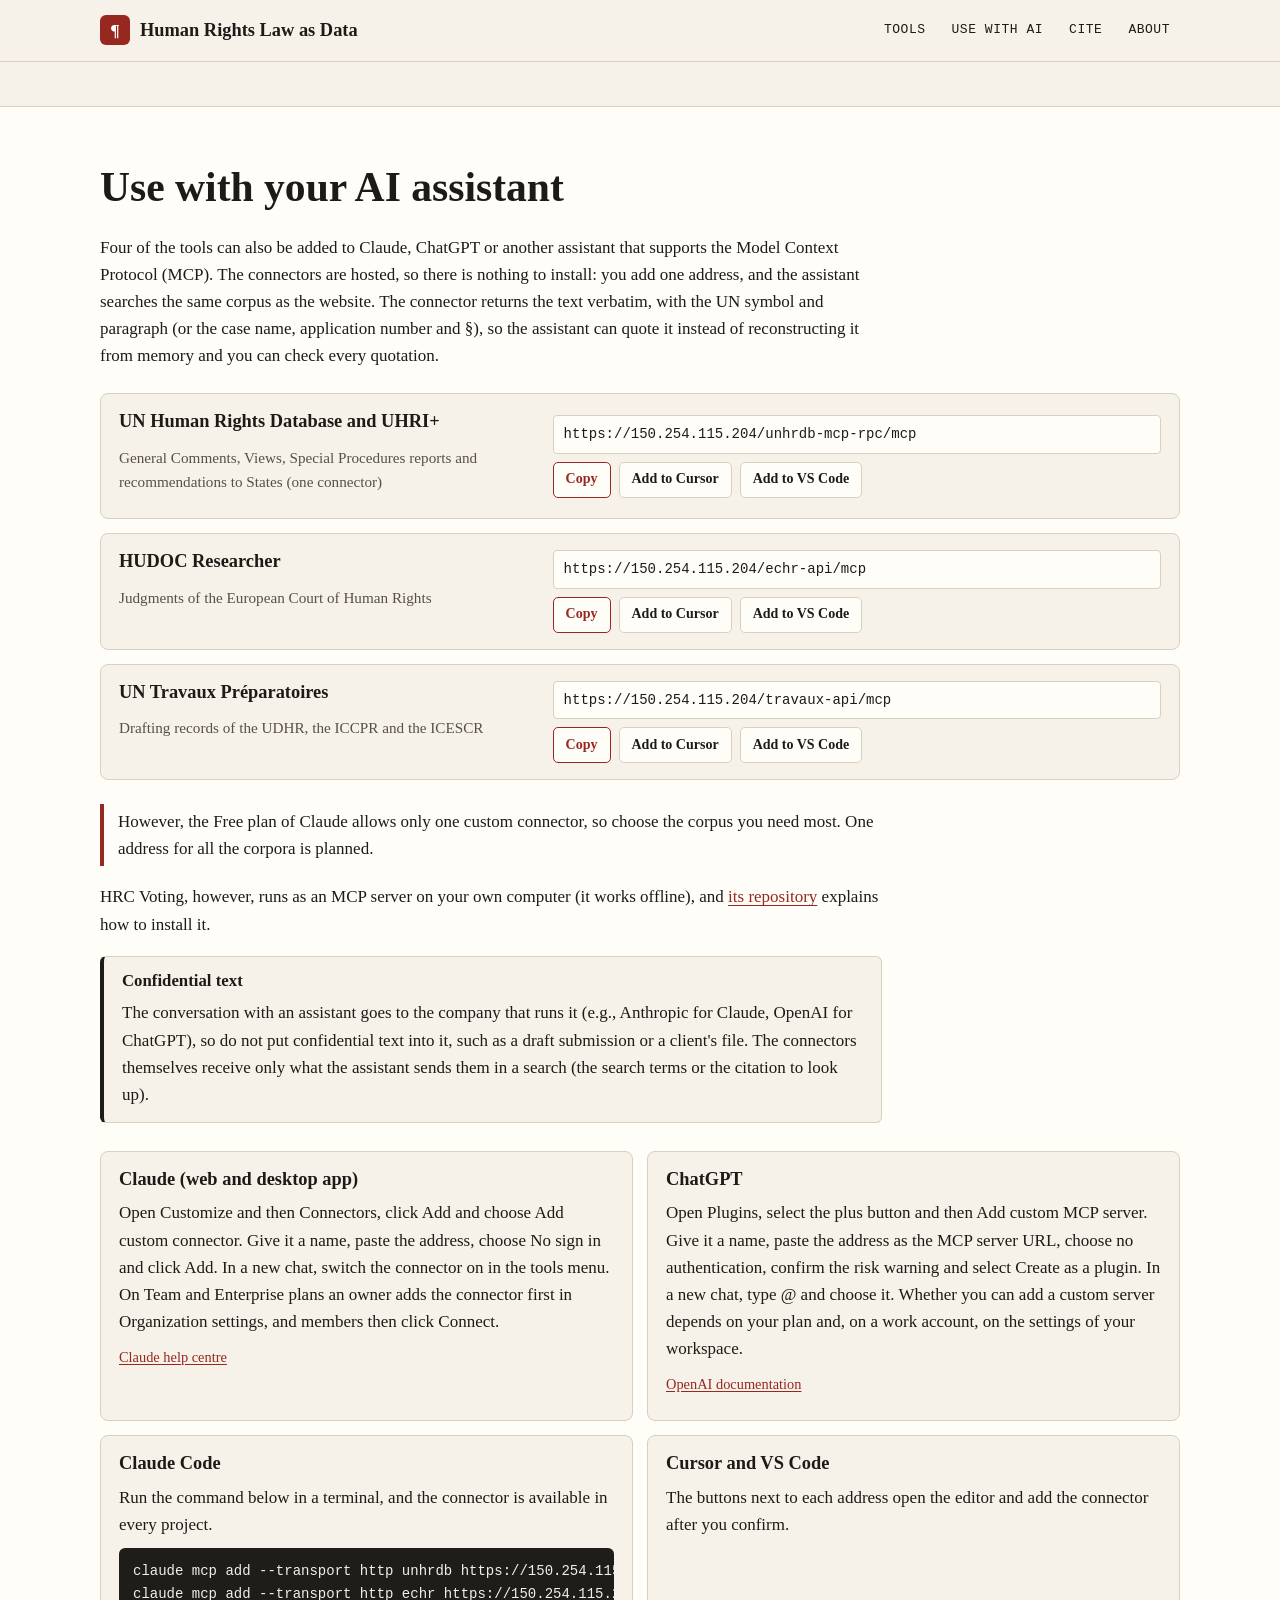
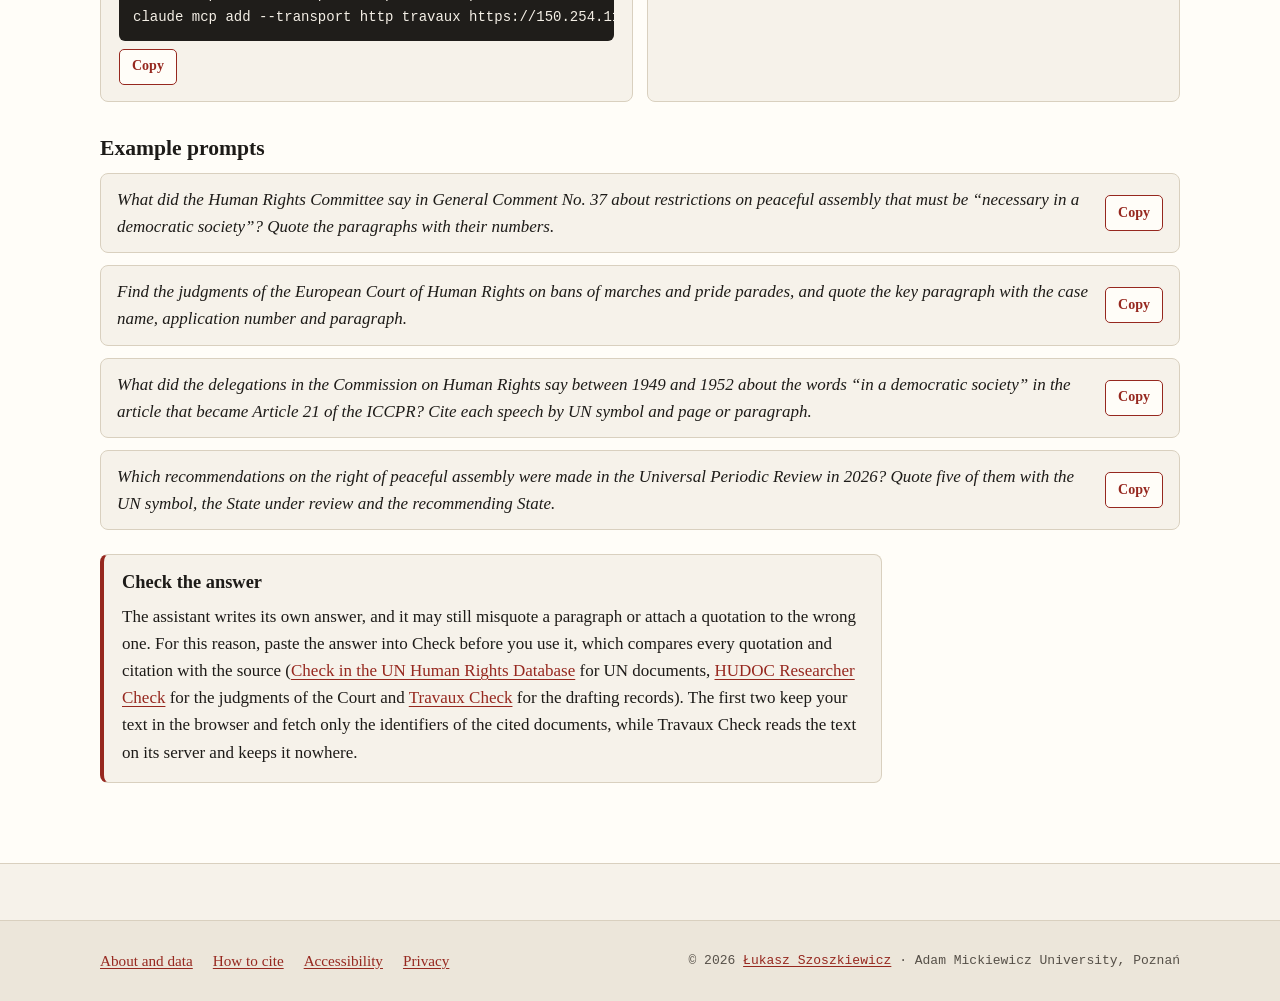
==== ai.html @ 4447254b "Human Rights Law as Data: landing page v1 One page for five research tools (UN Human Rights Database" ====
<!doctype html>
<html lang="en">
<head>
<meta charset="utf-8">
<meta name="viewport" content="width=device-width, initial-scale=1">
<title>Use with your AI assistant · Human Rights Law as Data</title>
<meta name="description" content="Add the UN Human Rights Database, UHRI+, HUDOC Researcher and UN Travaux Préparatoires to Claude, ChatGPT or another MCP client, and check the answer against the source.">
<link rel="canonical" href="https://lszoszk.github.io/humanrights/ai.html">
<meta property="og:type" content="website">
<meta property="og:title" content="Use with your AI assistant · Human Rights Law as Data">
<meta property="og:description" content="Add the UN Human Rights Database, UHRI+, HUDOC Researcher and UN Travaux Préparatoires to Claude, ChatGPT or another MCP client, and check the answer against the source.">
<meta property="og:url" content="https://lszoszk.github.io/humanrights/ai.html">
<meta property="og:image" content="https://lszoszk.github.io/humanrights/assets/img/og.png">
<meta name="twitter:card" content="summary_large_image">
<meta name="color-scheme" content="light">
<link rel="icon" href="data:image/svg+xml,%3Csvg xmlns='http://www.w3.org/2000/svg' viewBox='0 0 64 64'%3E%3Crect width='64' height='64' rx='12' fill='%239a2a22'/%3E%3Ctext x='32' y='47' font-family='Georgia,serif' font-size='44' text-anchor='middle' fill='%23fff'%3E%C2%B6%3C/text%3E%3C/svg%3E">
<link rel="stylesheet" href="style.css">
<script src="main.js" defer></script>
<script src="statystyki.js" defer></script>
</head>
<body class="sub">
<a class="skip" href="#main">Skip to content</a>

<header class="bar">
  <div class="wrap bar-in">
    <a class="brand" href="index.html"><span class="brand-mark" aria-hidden="true">¶</span> Human Rights Law as Data</a>
    <nav aria-label="Sections">
      <ul>
        <li><a href="index.html#tools">Tools</a></li>
        <li><a href="ai.html" aria-current="page">Use with AI</a></li>
        <li><a href="about.html#cite">Cite</a></li>
        <li><a href="about.html">About</a></li>
      </ul>
    </nav>
  </div>
</header>

<main id="main" class="page">
<section class="ai" aria-labelledby="ai-h">
  <div class="wrap">
    <h1 id="ai-h">Use with your AI assistant</h1>
    <div class="prose">
      <p>Four of the tools can also be added to Claude, ChatGPT or another assistant that supports the Model Context Protocol (MCP). The connectors are hosted, so there is nothing to install: you add one address, and the assistant searches the same corpus as the website. The connector returns the text verbatim, with the UN symbol and paragraph (or the case name, application number and §), so the assistant can quote it instead of reconstructing it from memory and you can check every quotation.</p>
    </div>

    <!-- TODO (later): one combined MCP address for all corpora. The addresses below use the VM's IP until humanrights.amu.edu.pl has a TLS certificate (checked 10.11.2026: the IP has a valid Let's Encrypt IP certificate; the domain still fails, no matching name). -->
    <ul class="connectors">
      <li class="connector">
        <h2>UN Human Rights Database and UHRI+</h2>
        <p class="conn-scope">General Comments, Views, Special Procedures reports and recommendations to States (one connector)</p>
        <div class="addr">
          <code id="addr-unhrdb">https://150.254.115.204/unhrdb-mcp-rpc/mcp</code>
          <button class="btn small" type="button" data-copy="#addr-unhrdb" data-stat="copy-unhrdb">Copy<span class="vh"> the address of the UN Human Rights Database and UHRI+ connector</span></button>
          <a class="btn small ghost" href="cursor://anysphere.cursor-deeplink/mcp/install?name=unhrdb&amp;config=eyJ1cmwiOiJodHRwczovLzE1MC4yNTQuMTE1LjIwNC91bmhyZGItbWNwLXJwYy9tY3AifQ==">Add to Cursor<span class="vh">: UN Human Rights Database and UHRI+</span></a>
          <a class="btn small ghost" href="https://vscode.dev/redirect?url=vscode%3Amcp%2Finstall%3F%257B%2522name%2522%253A%2522unhrdb%2522%252C%2522type%2522%253A%2522http%2522%252C%2522url%2522%253A%2522https%253A%252F%252F150.254.115.204%252Funhrdb-mcp-rpc%252Fmcp%2522%257D">Add to VS Code<span class="vh">: UN Human Rights Database and UHRI+</span></a>
        </div>
      </li>
      <li class="connector">
        <h2>HUDOC Researcher</h2>
        <p class="conn-scope">Judgments of the European Court of Human Rights</p>
        <div class="addr">
          <code id="addr-echr">https://150.254.115.204/echr-api/mcp</code>
          <button class="btn small" type="button" data-copy="#addr-echr" data-stat="copy-echr">Copy<span class="vh"> the address of the HUDOC Researcher connector</span></button>
          <a class="btn small ghost" href="cursor://anysphere.cursor-deeplink/mcp/install?name=echr&amp;config=eyJ1cmwiOiJodHRwczovLzE1MC4yNTQuMTE1LjIwNC9lY2hyLWFwaS9tY3AifQ==">Add to Cursor<span class="vh">: HUDOC Researcher</span></a>
          <a class="btn small ghost" href="https://vscode.dev/redirect?url=vscode%3Amcp%2Finstall%3F%257B%2522name%2522%253A%2522echr%2522%252C%2522type%2522%253A%2522http%2522%252C%2522url%2522%253A%2522https%253A%252F%252F150.254.115.204%252Fechr-api%252Fmcp%2522%257D">Add to VS Code<span class="vh">: HUDOC Researcher</span></a>
        </div>
      </li>
      <li class="connector">
        <h2>UN Travaux Préparatoires</h2>
        <p class="conn-scope">Drafting records of the UDHR, the ICCPR and the ICESCR</p>
        <div class="addr">
          <code id="addr-travaux">https://150.254.115.204/travaux-api/mcp</code>
          <button class="btn small" type="button" data-copy="#addr-travaux" data-stat="copy-travaux">Copy<span class="vh"> the address of the UN Travaux Préparatoires connector</span></button>
          <a class="btn small ghost" href="cursor://anysphere.cursor-deeplink/mcp/install?name=travaux&amp;config=eyJ1cmwiOiJodHRwczovLzE1MC4yNTQuMTE1LjIwNC90cmF2YXV4LWFwaS9tY3AifQ==">Add to Cursor<span class="vh">: UN Travaux Préparatoires</span></a>
          <a class="btn small ghost" href="https://vscode.dev/redirect?url=vscode%3Amcp%2Finstall%3F%257B%2522name%2522%253A%2522travaux%2522%252C%2522type%2522%253A%2522http%2522%252C%2522url%2522%253A%2522https%253A%252F%252F150.254.115.204%252Ftravaux-api%252Fmcp%2522%257D">Add to VS Code<span class="vh">: UN Travaux Préparatoires</span></a>
        </div>
      </li>
    </ul>

    <div class="prose">
      <p class="callout">However, the Free plan of Claude allows only one custom connector, so choose the corpus you need most. One address for all the corpora is planned.</p>
      <p>HRC Voting, however, runs as an MCP server on your own computer (it works offline), and <a href="https://github.com/lszoszk/mcp-hrc-voting">its repository</a> explains how to install it.</p>
      <section class="warn" aria-labelledby="ai-conf-h">
        <h2 id="ai-conf-h">Confidential text</h2>
        <p>The conversation with an assistant goes to the company that runs it (e.g., Anthropic for Claude, OpenAI for ChatGPT), so do not put confidential text into it, such as a draft submission or a client's file. The connectors themselves receive only what the assistant sends them in a search (the search terms or the citation to look up).</p>
      </section>
    </div>

    <div class="steps">
      <section class="step" aria-labelledby="step-claude">
        <h2 id="step-claude">Claude (web and desktop app)</h2>
        <p>Open Customize and then Connectors, click Add and choose Add custom connector. Give it a name, paste the address, choose No sign in and click Add. In a new chat, switch the connector on in the tools menu. On Team and Enterprise plans an owner adds the connector first in Organization settings, and members then click Connect.</p>
        <p class="src"><a href="https://support.claude.com/en/articles/11175166-get-started-with-custom-connectors-using-remote-mcp">Claude help centre<span class="vh">: custom connectors</span></a></p>
      </section>
      <!-- Checked 10.11.2026 against OpenAI's developer documentation ("Connect and test your plugin"): custom MCP servers are now added as plugins. The page names no plans, only "account and workspace policies". -->
      <section class="step" aria-labelledby="step-chatgpt">
        <h2 id="step-chatgpt">ChatGPT</h2>
        <p>Open Plugins, select the plus button and then Add custom MCP server. Give it a name, paste the address as the MCP server URL, choose no authentication, confirm the risk warning and select Create as a plugin. In a new chat, type @ and choose it. Whether you can add a custom server depends on your plan and, on a work account, on the settings of your workspace.</p>
        <p class="src"><a href="https://developers.openai.com/plugins/deploy/connect-chatgpt">OpenAI documentation<span class="vh">: connecting a custom MCP server in ChatGPT</span></a></p>
      </section>
      <section class="step" aria-labelledby="step-cc">
        <h2 id="step-cc">Claude Code</h2>
        <p>Run the command below in a terminal, and the connector is available in every project.</p>
        <div class="cmd">
          <pre tabindex="0" role="region" aria-label="Claude Code commands"><code id="cmd-cc">claude mcp add --transport http unhrdb https://150.254.115.204/unhrdb-mcp-rpc/mcp --scope user
claude mcp add --transport http echr https://150.254.115.204/echr-api/mcp --scope user
claude mcp add --transport http travaux https://150.254.115.204/travaux-api/mcp --scope user</code></pre>
          <button class="btn small" type="button" data-copy="#cmd-cc" data-stat="copy-claude-code">Copy<span class="vh"> the Claude Code commands</span></button>
        </div>
      </section>
      <section class="step" aria-labelledby="step-ide">
        <h2 id="step-ide">Cursor and VS Code</h2>
        <p>The buttons next to each address open the editor and add the connector after you confirm.</p>
      </section>
    </div>

    <h2 class="prompts-h" id="prompts-h">Example prompts</h2>
    <ul class="prompts" aria-labelledby="prompts-h">
      <!-- Prompts on peaceful assembly (10.11.2026), each checked against its corpus: GC 37 ¶40 (unhrdb); Alekseyev v. Russia, no. 4916/07, and Bączkowski and Others v. Poland, no. 1543/06 (echr); 15 speeches on "democratic society" under ICCPR art. 21, 1949–1952 (travaux); 118 UPR recommendations of 2026 with the theme (UHRI). -->
      <li><p id="p1">What did the Human Rights Committee say in General Comment No. 37 about restrictions on peaceful assembly that must be “necessary in a democratic society”? Quote the paragraphs with their numbers.</p>
        <button class="btn small" type="button" data-copy="#p1" data-stat="copy-prompt-1">Copy<span class="vh"> the first prompt</span></button></li>
      <li><p id="p2">Find the judgments of the European Court of Human Rights on bans of marches and pride parades, and quote the key paragraph with the case name, application number and paragraph.</p>
        <button class="btn small" type="button" data-copy="#p2" data-stat="copy-prompt-2">Copy<span class="vh"> the second prompt</span></button></li>
      <li><p id="p3">What did the delegations in the Commission on Human Rights say between 1949 and 1952 about the words “in a democratic society” in the article that became Article 21 of the ICCPR? Cite each speech by UN symbol and page or paragraph.</p>
        <button class="btn small" type="button" data-copy="#p3" data-stat="copy-prompt-3">Copy<span class="vh"> the third prompt</span></button></li>
      <li><p id="p4">Which recommendations on the right of peaceful assembly were made in the Universal Periodic Review in 2026? Quote five of them with the UN symbol, the State under review and the recommending State.</p>
        <button class="btn small" type="button" data-copy="#p4" data-stat="copy-prompt-4">Copy<span class="vh"> the fourth prompt</span></button></li>
    </ul>

    <section class="check-step" aria-labelledby="check-h">
      <h2 id="check-h">Check the answer</h2>
      <p>The assistant writes its own answer, and it may still misquote a paragraph or attach a quotation to the wrong one. For this reason, paste the answer into Check before you use it, which compares every quotation and citation with the source (<a href="https://lszoszk.github.io/generalcomments/#check">Check in the UN Human Rights Database</a> for UN documents, <a href="https://lszoszk.github.io/ECHR-Dashboard/check.html">HUDOC Researcher Check</a> for the judgments of the Court and <a href="https://lszoszk.github.io/travaux-preparatoires/#view=check">Travaux Check</a> for the drafting records). The first two keep your text in the browser and fetch only the identifiers of the cited documents, while Travaux Check reads the text on its server and keeps it nowhere.</p>
    </section>

    <!-- Later: a 90 s film on the connectors goes here (the placeholder was removed for the launch on 10.11.2026). -->
  </div>
</section>
</main>

<footer class="foot">
  <div class="wrap foot-short">
    <ul class="foot-links">
      <li><a href="about.html">About and data</a></li>
      <li><a href="about.html#cite">How to cite</a></li>
      <li><a href="about.html#accessibility">Accessibility</a></li>
      <li><a href="about.html#privacy">Privacy</a></li>
    </ul>
    <p>© 2026 <a href="https://lszoszk.github.io/">Łukasz Szoszkiewicz</a> · Adam Mickiewicz University, Poznań</p>
  </div>
</footer>

<div class="vh" role="status" aria-live="polite" id="live"></div>
</body>
</html>
---- style.css ----
/* Human Rights Law as Data: landing page.
   System fonts only (no external requests besides the GoatCounter pixel).
   Placeholders: every unfinished element has the class .ph or .ph-tag; hide them all with `.ph-tag{display:none}` once replaced. */

:root {
  --paper: #f6f2ea;
  --card: #fffdf8;
  --ink: #1d1b18;
  --muted: #565048;
  --line: #d9d0bf;
  --accent: #96281f;
  --accent-dark: #741d16;
  --accent-soft: #f3e4df;
  --ph-bg: #fff3c4;
  --ph-ink: #5c4600;
  --ph-line: #b08a00;
  --focus: #0b57d0;
  --serif: "Iowan Old Style", "Palatino Linotype", Palatino, "Book Antiqua", Georgia, serif;
  --mono: ui-monospace, "SF Mono", Menlo, Consolas, "Liberation Mono", monospace;
  --wrap: 1120px;
  color-scheme: light;
}

* { box-sizing: border-box; }
html { -webkit-text-size-adjust: 100%; }
@media (prefers-reduced-motion: no-preference) { html { scroll-behavior: smooth; } }

body {
  margin: 0;
  background: var(--paper);
  color: var(--ink);
  font-family: var(--serif);
  font-size: 1.0625rem;
  line-height: 1.6;
}

img, video { max-width: 100%; height: auto; display: block; }
a { color: var(--accent); text-underline-offset: 0.15em; }
a:hover { color: var(--accent-dark); }
:focus-visible { outline: 3px solid var(--focus); outline-offset: 2px; border-radius: 2px; }
h1, h2, h3 { line-height: 1.2; font-weight: 600; margin: 0 0 0.5em; }
h2 { font-size: clamp(1.6rem, 1.2rem + 1.5vw, 2.1rem); }
h3 { font-size: 1.3rem; }
p { margin: 0 0 1em; }
code, pre { font-family: var(--mono); font-size: 0.875rem; }

.wrap { max-width: var(--wrap); margin: 0 auto; padding: 0 20px; }
.vh { position: absolute !important; width: 1px; height: 1px; padding: 0; margin: -1px; overflow: hidden; clip: rect(0 0 0 0); white-space: nowrap; border: 0; }
section[id], [id].card { scroll-margin-top: 80px; }

/* skip link */
.skip { position: absolute; left: 12px; top: -60px; background: var(--ink); color: #fff; padding: 10px 14px; z-index: 20; text-decoration: none; }
.skip:focus { top: 12px; color: #fff; }

/* ---------- bar ---------- */
.bar { background: var(--paper); border-bottom: 1px solid var(--line); }
@media (min-width: 760px) { .bar { position: sticky; top: 0; z-index: 10; } }
.bar-in { display: flex; flex-wrap: wrap; align-items: center; justify-content: space-between; gap: 6px 24px; padding-top: 12px; padding-bottom: 12px; }
.brand { font-size: 1.15rem; font-weight: 600; color: var(--ink); text-decoration: none; display: inline-flex; align-items: center; gap: 10px; }
.brand-mark { display: inline-grid; place-items: center; width: 30px; height: 30px; border-radius: 6px; background: var(--accent); color: #fff; font-size: 1.1rem; }
.bar nav ul { list-style: none; margin: 0; padding: 0; display: flex; flex-wrap: wrap; gap: 4px 6px; }
.bar nav a { display: inline-block; padding: 8px 10px; font-family: var(--mono); font-size: 0.8125rem; letter-spacing: 0.04em; text-transform: uppercase; color: var(--ink); text-decoration: none; border-radius: 4px; }
.bar nav a:hover { background: var(--accent-soft); color: var(--accent-dark); }

/* ---------- placeholders ---------- */
.ph-tag { display: inline-block; font-family: var(--mono); font-size: 0.75rem; letter-spacing: 0.04em; text-transform: uppercase; background: var(--ph-bg); color: var(--ph-ink); border: 1px dashed var(--ph-line); padding: 2px 7px; border-radius: 3px; line-height: 1.5; }
.ph-inline { text-transform: none; letter-spacing: 0; margin-left: 4px; vertical-align: 1px; }
.ph { border: 2px dashed var(--ph-line); background: repeating-linear-gradient(135deg, #fbf6e6 0 12px, #f7f0d9 12px 24px); }

/* ---------- hero ---------- */
.hero { padding: 48px 0 40px; border-bottom: 1px solid var(--line); }
.hero-grid { display: grid; gap: 28px; align-items: center; }
@media (min-width: 900px) { .hero-grid { grid-template-columns: 1.15fr 1fr; gap: 48px; } }
.tagline { font-family: var(--mono); font-size: 0.875rem; font-weight: 600; letter-spacing: 0.08em; text-transform: uppercase; color: var(--accent); margin: 0 0 14px; }
.hero h1 { font-size: clamp(2.1rem, 1.4rem + 3vw, 3.4rem); letter-spacing: -0.01em; font-weight: 600; margin-bottom: 0.45em; }
.lead { font-size: 1.2rem; color: var(--ink); max-width: 38em; }

.hero-film { margin: 0; border-radius: 8px; overflow: hidden; }
.hero-film video { display: block; width: 100%; height: auto; border-radius: 8px; background: #000; }
.hero-film figcaption { font-size: 0.95rem; color: var(--muted); margin-top: 8px; }
.hero-film .transcript { margin-top: 8px; }
.hero-film .ph-frame { aspect-ratio: 16 / 9; display: flex; flex-direction: column; justify-content: center; align-items: flex-start; padding: 24px; gap: 6px; }
.ph-title { font-size: 1.35rem; font-weight: 600; margin: 8px 0 0; max-width: 18em; }
.ph-note { font-family: var(--mono); font-size: 0.8125rem; color: var(--ph-ink); margin: 0; }

.numbers { list-style: none; margin: 40px 0 0; padding: 0; display: grid; grid-template-columns: repeat(2, 1fr); gap: 1px; background: var(--line); border: 1px solid var(--line); }
@media (min-width: 760px) { .numbers { grid-template-columns: repeat(4, 1fr); } }
.numbers li { background: var(--card); padding: 18px 18px 16px; }
.numbers strong { display: block; font-size: clamp(1.7rem, 1.3rem + 1.6vw, 2.4rem); font-weight: 600; line-height: 1.1; color: var(--accent); font-variant-numeric: tabular-nums; }
.numbers span { display: block; margin-top: 6px; font-size: 0.95rem; color: var(--muted); line-height: 1.4; }

.chips-h { font-size: 1.35rem; margin: 40px 0 14px; }
.chips { list-style: none; margin: 0; padding: 0; display: grid; gap: 12px; grid-template-columns: repeat(auto-fill, minmax(min(100%, 300px), 1fr)); }
.chip { display: flex; flex-direction: column; gap: 2px; height: 100%; padding: 14px 16px 12px; background: var(--card); border: 1px solid var(--line); border-left: 4px solid var(--accent); border-radius: 6px; text-decoration: none; color: var(--ink); }
a.chip:hover { border-color: var(--accent); background: #fff; color: var(--ink); }
.chip-task { font-size: 1.1rem; font-weight: 600; line-height: 1.3; }
.chip-eg { font-size: 0.95rem; color: var(--muted); }
.chip-tool { margin-top: 6px; font-family: var(--mono); font-size: 0.75rem; letter-spacing: 0.04em; text-transform: uppercase; color: var(--accent); }
.chip-tool::after { content: " →"; }
.chip-links { display: flex; flex-wrap: wrap; gap: 0 18px; margin-top: 2px; }
.chip-links .chip-tool { display: inline-block; padding: 6px 0 2px; text-decoration: none; }
.chip-links .chip-tool:hover { text-decoration: underline; color: var(--accent-dark); }

/* ---------- tools ---------- */
.tools { padding: 56px 0; }
.tools-regional { padding-top: 8px; }
.section-note { max-width: 62ch; margin: -8px 0 24px; color: var(--muted); }
.cards { list-style: none; margin: 28px 0 0; padding: 0; display: grid; gap: 24px; }
.card { background: var(--card); border: 1px solid var(--line); border-radius: 8px; overflow: hidden; display: grid; }
/* Side by side only from 1100px: the media column is then about 4:3, the shape of the card loops. Narrower, cards stack. */
@media (min-width: 1100px) { .card { grid-template-columns: minmax(0, 5fr) minmax(0, 6fr); } }
.card-media { position: relative; background: #ece6da; border-bottom: 1px solid var(--line); }
@media (min-width: 1100px) { .card-media { border-bottom: 0; border-right: 1px solid var(--line); } }
.card-media img, .card-media video { width: 100%; height: 100%; aspect-ratio: 16 / 10; object-fit: cover; object-position: top left; }
.card-media img.contain { object-fit: contain; object-position: center; background: #f9f7f2; }
.card-media .ph-tag { position: absolute; left: 10px; top: 10px; }
/* Card loops are recorded at 4:3 (1280×960) and fill the media column; any crop takes the top edge, not the pay-off at the bottom. */
.card-media.has-loop { background: #fcf8f3; }
.loop-frame { position: relative; width: 100%; height: 100%; }
.loop-frame .loop-btn { top: 10px; bottom: auto; } /* the pay-off (toast, cite button) sits bottom right */
.card-media .loop-frame video { height: 100%; aspect-ratio: 4 / 3; object-fit: cover; object-position: center bottom; }
.loop-btn { position: absolute; right: 10px; bottom: 10px; min-height: 36px; padding: 6px 12px; font-family: var(--mono); font-size: 0.8125rem; background: rgba(29, 27, 24, 0.85); color: #fff; border: 1px solid #fff; border-radius: 4px; cursor: pointer; }
.card-body { padding: 22px 24px 20px; }
.card h3 { font-size: 1.5rem; margin-bottom: 0.4em; }
.metrics { list-style: none; margin: 0 0 16px; padding: 0; display: flex; flex-wrap: wrap; gap: 6px 18px; font-size: 0.95rem; color: var(--muted); }
.metrics strong { color: var(--ink); font-variant-numeric: tabular-nums; }
.actions { display: flex; flex-wrap: wrap; gap: 10px; margin-bottom: 16px; }

.btn { display: inline-flex; align-items: center; justify-content: center; min-height: 44px; padding: 8px 16px; border: 1px solid var(--accent); border-radius: 5px; background: var(--card); color: var(--accent); font: 600 0.95rem/1.2 var(--serif); text-decoration: none; cursor: pointer; }
.btn:hover { background: var(--accent-soft); color: var(--accent-dark); }
.btn.primary { background: var(--accent); color: #fff; }
.btn.primary:hover { background: var(--accent-dark); color: #fff; }
.btn.small { min-height: 36px; padding: 5px 12px; font-size: 0.875rem; }
.btn.ghost { border-color: var(--line); color: var(--ink); }
.btn.ghost:hover { border-color: var(--accent); }
.btn[aria-expanded="true"] { background: var(--accent-soft); }
.btn.copied { background: #e3efe3; border-color: #2f6b32; color: #1f4d22; }


.film { grid-column: 1 / -1; border-top: 1px solid var(--line); padding: 20px 24px 24px; background: #fbf8f2; }
.film figure { margin: 0 auto; max-width: 900px; }
.film video { width: 100%; border-radius: 6px; background: #000; }
.film figcaption { font-size: 0.95rem; color: var(--muted); margin-top: 8px; }
.transcript { max-width: 900px; margin: 14px auto 0; background: var(--card); border: 1px solid var(--line); border-radius: 6px; padding: 10px 16px; }
.transcript summary { cursor: pointer; font-weight: 600; padding: 4px 0; }
.transcript p { margin: 0.8em 0; }


/* ---------- AI ---------- */
.ai { padding: 56px 0; background: var(--card); border-top: 1px solid var(--line); border-bottom: 1px solid var(--line); }
.prose { max-width: 46em; }
.connectors { list-style: none; margin: 24px 0; padding: 0; display: grid; gap: 14px; }
.connector { border: 1px solid var(--line); border-radius: 8px; padding: 16px 18px; background: var(--paper); display: grid; gap: 4px 28px; }
@media (min-width: 860px) { .connector { grid-template-columns: minmax(0, 2fr) minmax(0, 3fr); grid-template-rows: auto 1fr; } .connector .addr { grid-column: 2; grid-row: 1 / span 2; align-self: center; } .connector h3, .connector .conn-scope { grid-column: 1; } }
.connector h3 { font-size: 1.15rem; margin-bottom: 0; }
.conn-scope { font-size: 0.95rem; color: var(--muted); margin-bottom: 8px; }
.addr { display: flex; flex-wrap: wrap; align-items: center; gap: 8px; }
.addr code { flex: 1 1 100%; min-width: 0; overflow-wrap: anywhere; background: var(--card); border: 1px solid var(--line); border-radius: 4px; padding: 7px 10px; }
.callout { border-left: 4px solid var(--accent); padding: 4px 0 4px 14px; }

.steps { display: grid; gap: 14px; margin: 28px 0; }
@media (min-width: 760px) { .steps { grid-template-columns: repeat(2, 1fr); } }
.step { border: 1px solid var(--line); border-radius: 8px; padding: 16px 18px; background: var(--paper); min-width: 0; }
.step h3 { font-size: 1.15rem; }
.step p { margin-bottom: 0.6em; }
.src { font-size: 0.9rem; }
.cmd { display: flex; flex-direction: column; align-items: flex-start; gap: 8px; }
.cmd pre { margin: 0; width: 100%; overflow-x: auto; background: #1f1d1a; color: #f4efe6; border-radius: 6px; padding: 12px 14px; font-size: 0.8125rem; line-height: 1.6; }
.cmd pre:focus-visible { outline-offset: 3px; }

.prompts-h { margin-top: 8px; }
.prompts { list-style: none; margin: 0 0 24px; padding: 0; display: grid; gap: 12px; }
.prompts li { display: flex; flex-wrap: wrap; align-items: center; gap: 10px 16px; background: var(--paper); border: 1px solid var(--line); border-radius: 8px; padding: 12px 16px; }
.prompts p { flex: 1 1 320px; margin: 0; font-style: italic; }
.warn { margin: 18px 0 0; padding: 14px 18px; border: 1px solid var(--line); border-left: 4px solid var(--ink); border-radius: 6px; background: var(--paper); }
.warn h3 { font-size: 1.05rem; margin-bottom: 0.3em; }
.warn p { margin: 0; }
.check-step { max-width: 46em; margin: 0 0 24px; padding: 16px 18px; border: 1px solid var(--line); border-left: 4px solid var(--accent); border-radius: 8px; background: var(--paper); }
.check-step h3 { font-size: 1.15rem; }
.check-step p { margin: 0; }
.film-ph { border-radius: 8px; padding: 16px 18px; }
.film-ph p { margin: 8px 0 0; }

/* ---------- why ---------- */
.why { padding: 56px 0; }
.principles { list-style: none; counter-reset: pr; margin: 24px 0 0; padding: 0; display: grid; gap: 18px; }
.principles li { counter-increment: pr; border-top: 3px solid var(--accent); padding-top: 14px; display: grid; gap: 4px 32px; }
@media (min-width: 760px) { .principles li { grid-template-columns: minmax(0, 1fr) minmax(0, 2.4fr); } }
.principles h3 { font-size: 1.25rem; }
.principles h3::before { content: counter(pr); display: block; font-family: var(--mono); font-size: 0.875rem; color: var(--accent); margin-bottom: 4px; }
.principles p { margin: 0; max-width: 46em; }

/* short principles on the landing */
.principles.short { gap: 18px 28px; }
@media (min-width: 760px) { .principles.short { grid-template-columns: repeat(3, minmax(0, 1fr)); } .principles.short li { grid-template-columns: none; } }
.principles.short h3 { font-size: 1.15rem; }
.more { margin: 22px 0 0; }

/* AI teaser on the landing */
.ai-teaser { padding: 40px 0; }
.teaser { display: flex; flex-wrap: wrap; align-items: center; justify-content: space-between; gap: 16px 40px; }
.teaser > div { flex: 1 1 420px; max-width: 46em; }
.teaser h2 { margin-bottom: 0.3em; }
.teaser p { margin: 0; }

/* subpages (ai.html, about.html) */
.page { padding: 44px 0 56px; }
.sub h1 { font-size: clamp(1.9rem, 1.4rem + 2vw, 2.6rem); }
.sub .page h2 { font-size: 1.35rem; margin-top: 1.6em; }
.sub .connector h2, .sub .step h2, .sub .warn h2, .sub .check-step h2 { font-size: 1.15rem; margin-top: 0; }
.sub .warn h2 { font-size: 1.05rem; }
.about section { max-width: 50em; }
.about .principles { margin-top: 12px; }
.datalist { list-style: none; margin: 0; padding: 0; }
.datalist li { padding: 10px 0; border-bottom: 1px solid var(--line); display: flex; flex-wrap: wrap; gap: 4px 16px; align-items: baseline; }
.dl-name { font-weight: 600; min-width: 14em; }
.dl-links { font-family: var(--mono); font-size: 0.8125rem; }
.dois { margin: 0 0 1em; padding-left: 1.1em; font-size: 0.925rem; }
.dois a { font-family: var(--mono); font-size: 0.8125rem; overflow-wrap: anywhere; }

/* ---------- footer ---------- */
.foot { background: #ece6da; border-top: 1px solid var(--line); padding: 22px 0; font-size: 0.95rem; }
.foot-short { display: flex; flex-wrap: wrap; justify-content: space-between; align-items: center; gap: 10px 32px; }
.foot-short p { margin: 0; font-family: var(--mono); font-size: 0.8125rem; color: var(--muted); }
.foot-links { list-style: none; margin: 0; padding: 0; display: flex; flex-wrap: wrap; gap: 4px 20px; }
.foot-links a { display: inline-block; padding: 6px 0; }

@media (max-width: 480px) {
  body { font-size: 1rem; }
  .hero { padding-top: 32px; }
  .lead { font-size: 1.1rem; }
  .card-body { padding: 18px 16px 16px; }
  .film { padding: 16px; }
}
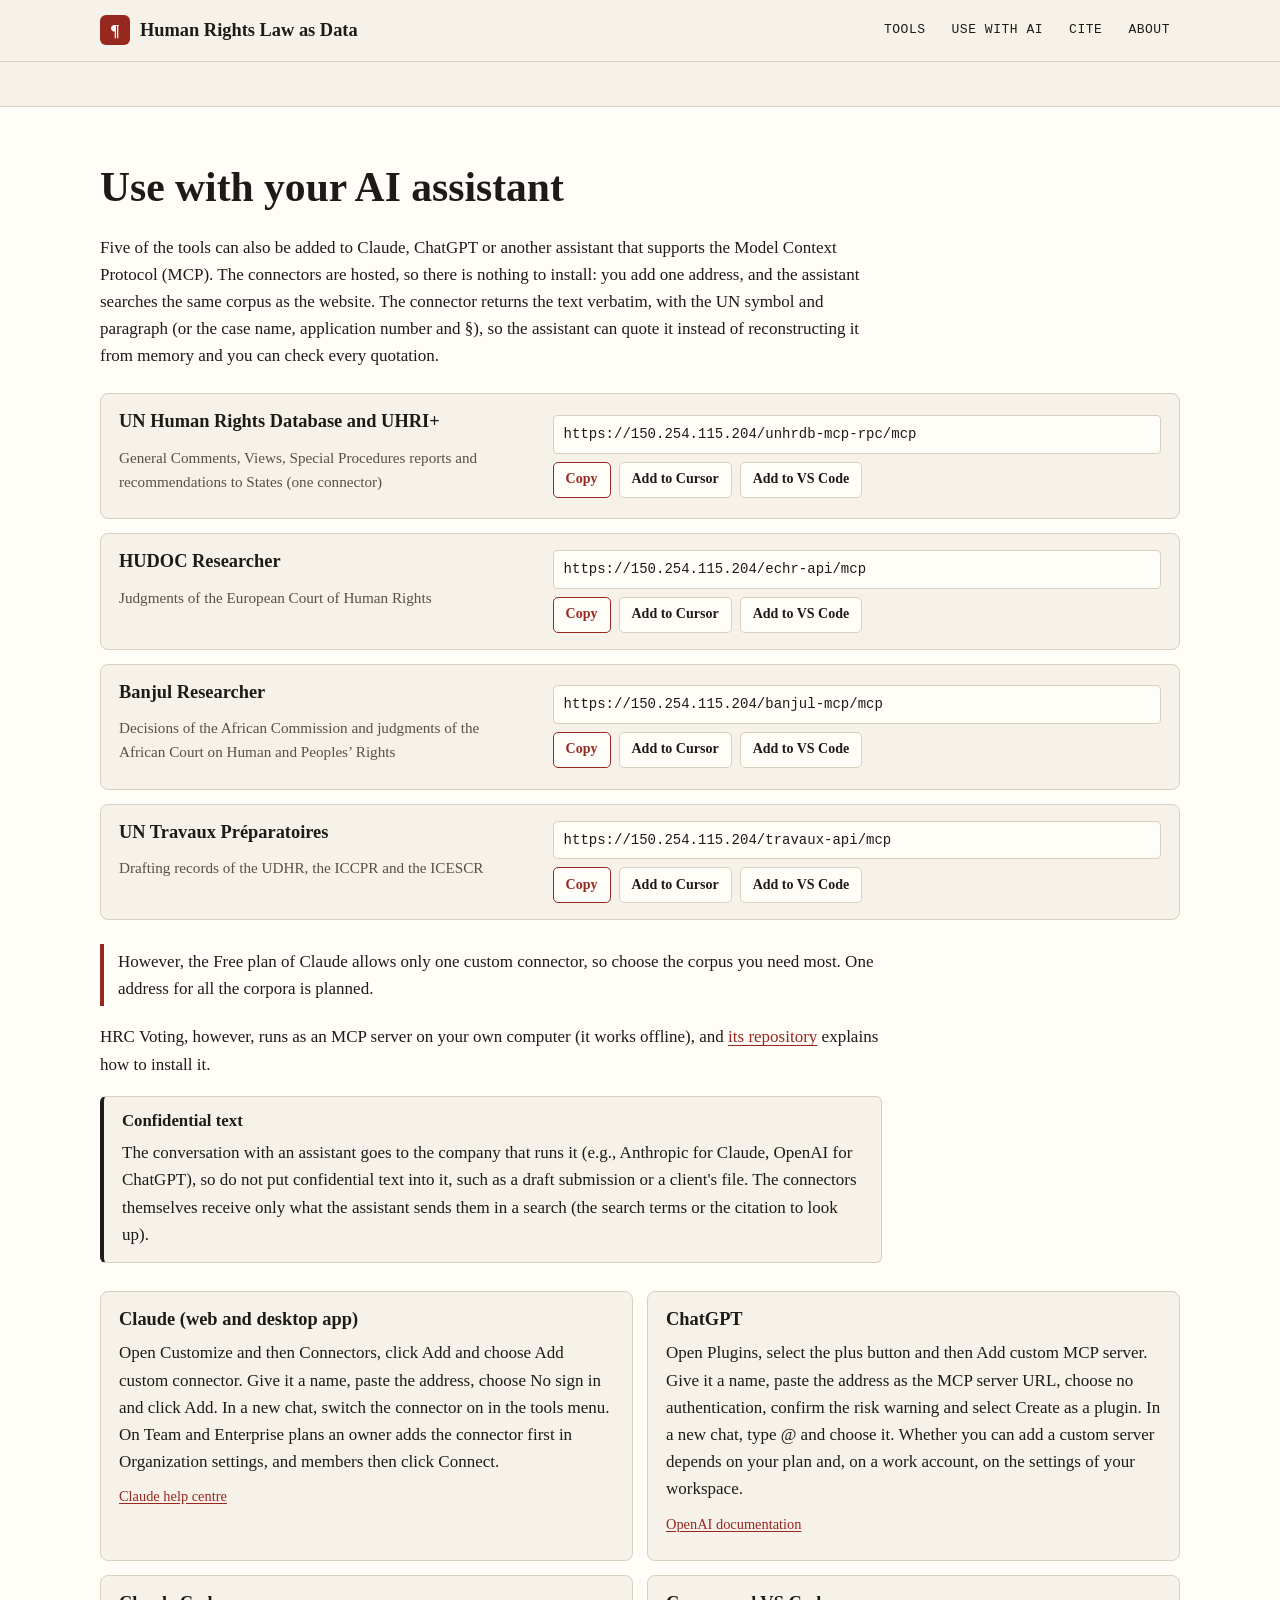
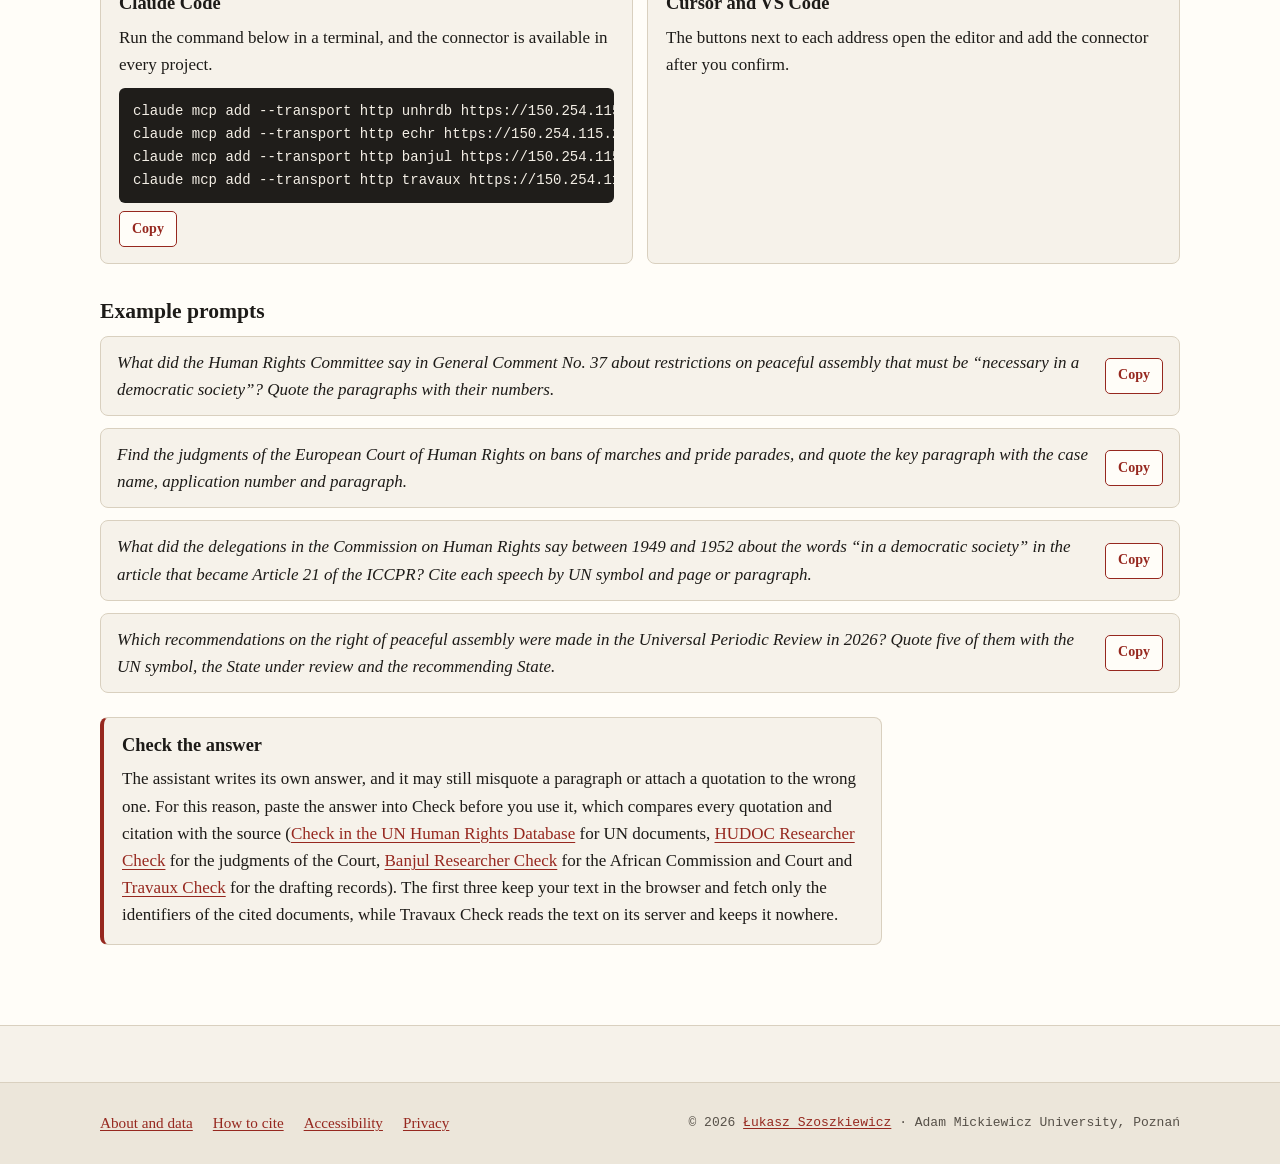
==== commit 12781c8e: "Use with AI: Banjul Researcher connector and Check; five tools with MCP Co-Authored-By: Claude Opus " ====
--- a/ai.html
+++ b/ai.html
@@ -4,11 +4,11 @@
 <meta charset="utf-8">
 <meta name="viewport" content="width=device-width, initial-scale=1">
 <title>Use with your AI assistant · Human Rights Law as Data</title>
-<meta name="description" content="Add the UN Human Rights Database, UHRI+, HUDOC Researcher and UN Travaux Préparatoires to Claude, ChatGPT or another MCP client, and check the answer against the source.">
+<meta name="description" content="Add the UN Human Rights Database, UHRI+, HUDOC Researcher, Banjul Researcher and UN Travaux Préparatoires to Claude, ChatGPT or another MCP client, and check the answer against the source.">
 <link rel="canonical" href="https://lszoszk.github.io/humanrights/ai.html">
 <meta property="og:type" content="website">
 <meta property="og:title" content="Use with your AI assistant · Human Rights Law as Data">
-<meta property="og:description" content="Add the UN Human Rights Database, UHRI+, HUDOC Researcher and UN Travaux Préparatoires to Claude, ChatGPT or another MCP client, and check the answer against the source.">
+<meta property="og:description" content="Add the UN Human Rights Database, UHRI+, HUDOC Researcher, Banjul Researcher and UN Travaux Préparatoires to Claude, ChatGPT or another MCP client, and check the answer against the source.">
 <meta property="og:url" content="https://lszoszk.github.io/humanrights/ai.html">
 <meta property="og:image" content="https://lszoszk.github.io/humanrights/assets/img/og.png">
 <meta name="twitter:card" content="summary_large_image">
@@ -40,7 +40,7 @@
   <div class="wrap">
     <h1 id="ai-h">Use with your AI assistant</h1>
     <div class="prose">
-      <p>Four of the tools can also be added to Claude, ChatGPT or another assistant that supports the Model Context Protocol (MCP). The connectors are hosted, so there is nothing to install: you add one address, and the assistant searches the same corpus as the website. The connector returns the text verbatim, with the UN symbol and paragraph (or the case name, application number and §), so the assistant can quote it instead of reconstructing it from memory and you can check every quotation.</p>
+      <p>Five of the tools can also be added to Claude, ChatGPT or another assistant that supports the Model Context Protocol (MCP). The connectors are hosted, so there is nothing to install: you add one address, and the assistant searches the same corpus as the website. The connector returns the text verbatim, with the UN symbol and paragraph (or the case name, application number and §), so the assistant can quote it instead of reconstructing it from memory and you can check every quotation.</p>
     </div>
 
     <!-- TODO (later): one combined MCP address for all corpora. The addresses below use the VM's IP until humanrights.amu.edu.pl has a TLS certificate (checked 10.11.2026: the IP has a valid Let's Encrypt IP certificate; the domain still fails, no matching name). -->
@@ -63,6 +63,16 @@
           <button class="btn small" type="button" data-copy="#addr-echr" data-stat="copy-echr">Copy<span class="vh"> the address of the HUDOC Researcher connector</span></button>
           <a class="btn small ghost" href="cursor://anysphere.cursor-deeplink/mcp/install?name=echr&amp;config=eyJ1cmwiOiJodHRwczovLzE1MC4yNTQuMTE1LjIwNC9lY2hyLWFwaS9tY3AifQ==">Add to Cursor<span class="vh">: HUDOC Researcher</span></a>
           <a class="btn small ghost" href="https://vscode.dev/redirect?url=vscode%3Amcp%2Finstall%3F%257B%2522name%2522%253A%2522echr%2522%252C%2522type%2522%253A%2522http%2522%252C%2522url%2522%253A%2522https%253A%252F%252F150.254.115.204%252Fechr-api%252Fmcp%2522%257D">Add to VS Code<span class="vh">: HUDOC Researcher</span></a>
+        </div>
+      </li>
+      <li class="connector">
+        <h2>Banjul Researcher</h2>
+        <p class="conn-scope">Decisions of the African Commission and judgments of the African Court on Human and Peoples’ Rights</p>
+        <div class="addr">
+          <code id="addr-banjul">https://150.254.115.204/banjul-mcp/mcp</code>
+          <button class="btn small" type="button" data-copy="#addr-banjul" data-stat="copy-banjul">Copy<span class="vh"> the address of the Banjul Researcher connector</span></button>
+          <a class="btn small ghost" href="cursor://anysphere.cursor-deeplink/mcp/install?name=banjul&amp;config=eyJ1cmwiOiJodHRwczovLzE1MC4yNTQuMTE1LjIwNC9iYW5qdWwtbWNwL21jcCJ9">Add to Cursor<span class="vh">: Banjul Researcher</span></a>
+          <a class="btn small ghost" href="https://vscode.dev/redirect?url=vscode%3Amcp%2Finstall%3F%257B%2522name%2522%253A%2522banjul%2522%252C%2522type%2522%253A%2522http%2522%252C%2522url%2522%253A%2522https%253A%252F%252F150.254.115.204%252Fbanjul-mcp%252Fmcp%2522%257D">Add to VS Code<span class="vh">: Banjul Researcher</span></a>
         </div>
       </li>
       <li class="connector">
@@ -104,6 +114,7 @@
         <div class="cmd">
           <pre tabindex="0" role="region" aria-label="Claude Code commands"><code id="cmd-cc">claude mcp add --transport http unhrdb https://150.254.115.204/unhrdb-mcp-rpc/mcp --scope user
 claude mcp add --transport http echr https://150.254.115.204/echr-api/mcp --scope user
+claude mcp add --transport http banjul https://150.254.115.204/banjul-mcp/mcp --scope user
 claude mcp add --transport http travaux https://150.254.115.204/travaux-api/mcp --scope user</code></pre>
           <button class="btn small" type="button" data-copy="#cmd-cc" data-stat="copy-claude-code">Copy<span class="vh"> the Claude Code commands</span></button>
         </div>
@@ -129,7 +140,7 @@
 
     <section class="check-step" aria-labelledby="check-h">
       <h2 id="check-h">Check the answer</h2>
-      <p>The assistant writes its own answer, and it may still misquote a paragraph or attach a quotation to the wrong one. For this reason, paste the answer into Check before you use it, which compares every quotation and citation with the source (<a href="https://lszoszk.github.io/generalcomments/#check">Check in the UN Human Rights Database</a> for UN documents, <a href="https://lszoszk.github.io/ECHR-Dashboard/check.html">HUDOC Researcher Check</a> for the judgments of the Court and <a href="https://lszoszk.github.io/travaux-preparatoires/#view=check">Travaux Check</a> for the drafting records). The first two keep your text in the browser and fetch only the identifiers of the cited documents, while Travaux Check reads the text on its server and keeps it nowhere.</p>
+      <p>The assistant writes its own answer, and it may still misquote a paragraph or attach a quotation to the wrong one. For this reason, paste the answer into Check before you use it, which compares every quotation and citation with the source (<a href="https://lszoszk.github.io/generalcomments/#check">Check in the UN Human Rights Database</a> for UN documents, <a href="https://lszoszk.github.io/ECHR-Dashboard/check.html">HUDOC Researcher Check</a> for the judgments of the Court, <a href="https://lszoszk.github.io/banjul-researcher/#check">Banjul Researcher Check</a> for the African Commission and Court and <a href="https://lszoszk.github.io/travaux-preparatoires/#view=check">Travaux Check</a> for the drafting records). The first three keep your text in the browser and fetch only the identifiers of the cited documents, while Travaux Check reads the text on its server and keeps it nowhere.</p>
     </section>
 
     <!-- Later: a 90 s film on the connectors goes here (the placeholder was removed for the launch on 10.11.2026). -->
--- a/style.css
+++ b/style.css
@@ -88,7 +88,6 @@
 .numbers li { background: var(--card); padding: 18px 18px 16px; }
 .numbers strong { display: block; font-size: clamp(1.7rem, 1.3rem + 1.6vw, 2.4rem); font-weight: 600; line-height: 1.1; color: var(--accent); font-variant-numeric: tabular-nums; }
 .numbers span { display: block; margin-top: 6px; font-size: 0.95rem; color: var(--muted); line-height: 1.4; }
-
 .chips-h { font-size: 1.35rem; margin: 40px 0 14px; }
 .chips { list-style: none; margin: 0; padding: 0; display: grid; gap: 12px; grid-template-columns: repeat(auto-fill, minmax(min(100%, 300px), 1fr)); }
 .chip { display: flex; flex-direction: column; gap: 2px; height: 100%; padding: 14px 16px 12px; background: var(--card); border: 1px solid var(--line); border-left: 4px solid var(--accent); border-radius: 6px; text-decoration: none; color: var(--ink); }
@@ -143,6 +142,8 @@
 .film figcaption { font-size: 0.95rem; color: var(--muted); margin-top: 8px; }
 .transcript { max-width: 900px; margin: 14px auto 0; background: var(--card); border: 1px solid var(--line); border-radius: 6px; padding: 10px 16px; }
 .transcript summary { cursor: pointer; font-weight: 600; padding: 4px 0; }
+/* Closed transcripts stay out of sight: the "Read the transcript" link under each film opens them (main.js). */
+.transcript:not([open]) { display: none; }
 .transcript p { margin: 0.8em 0; }
 
 
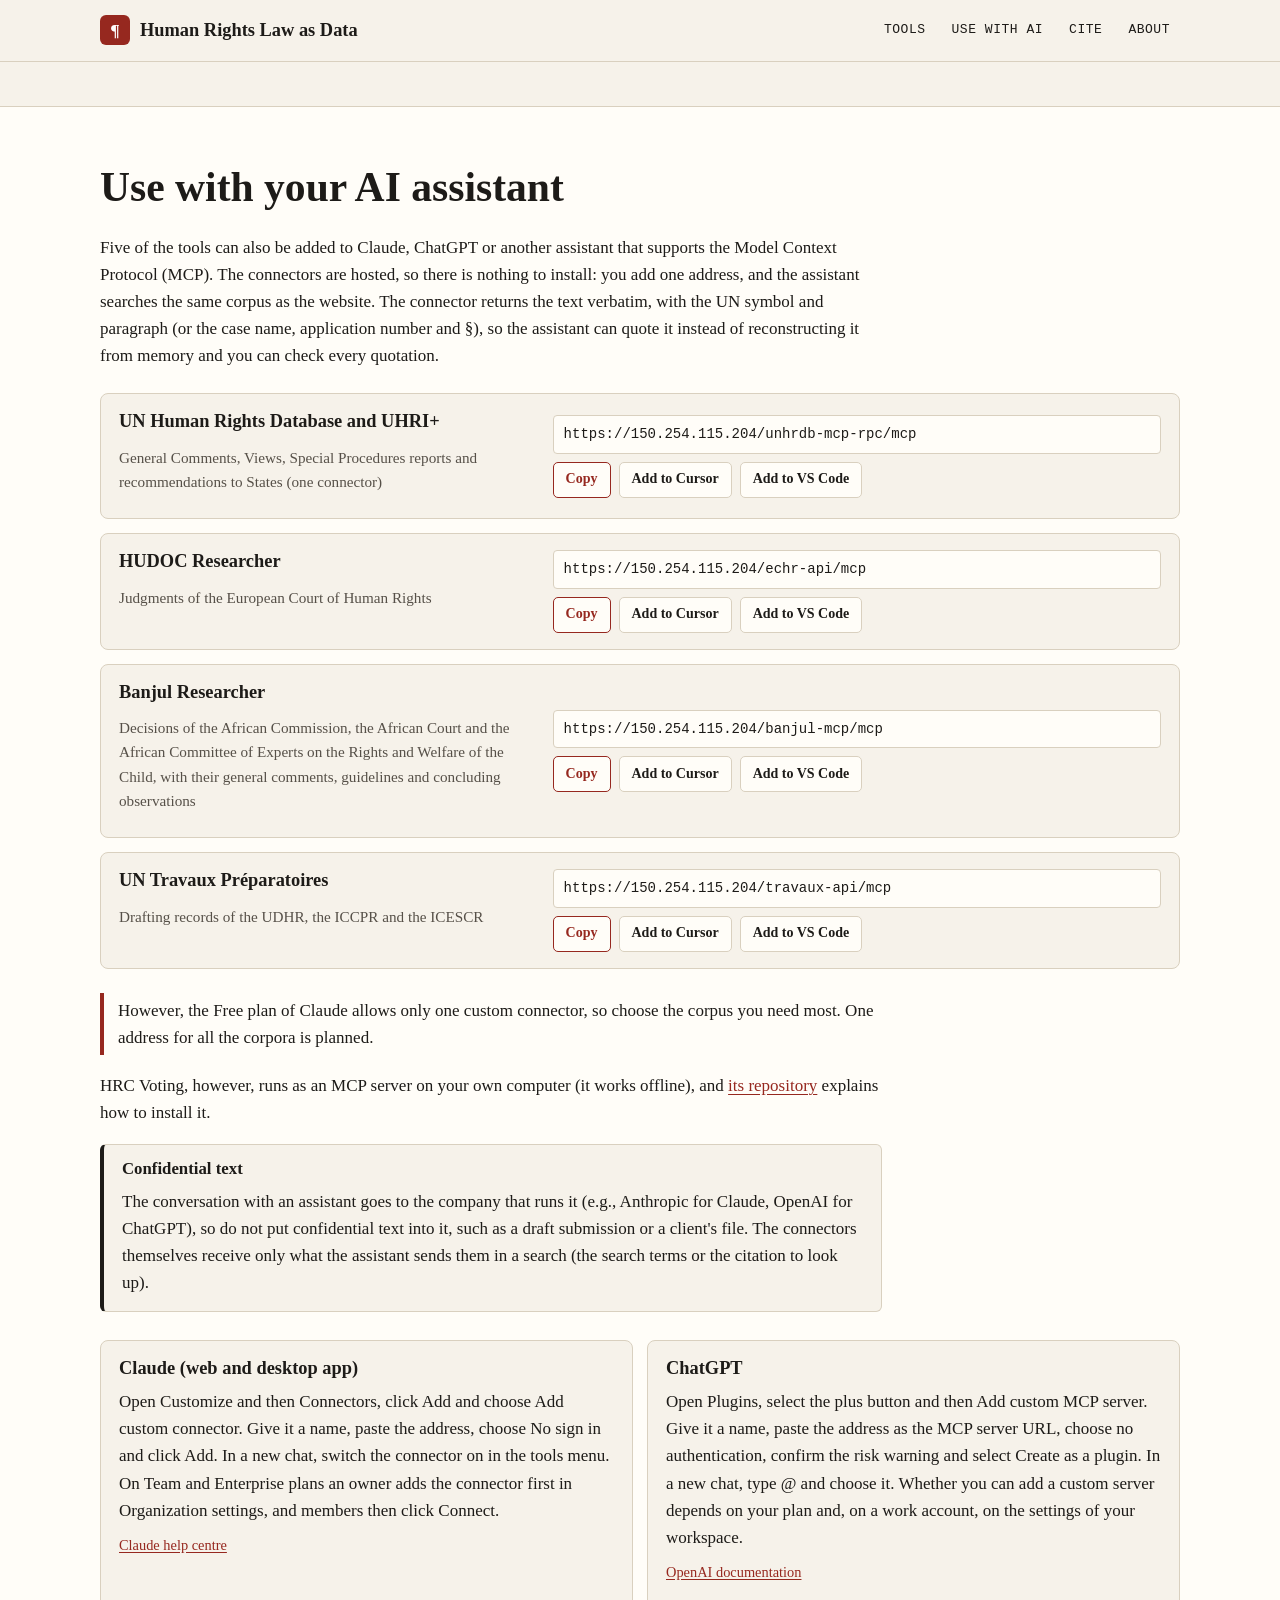
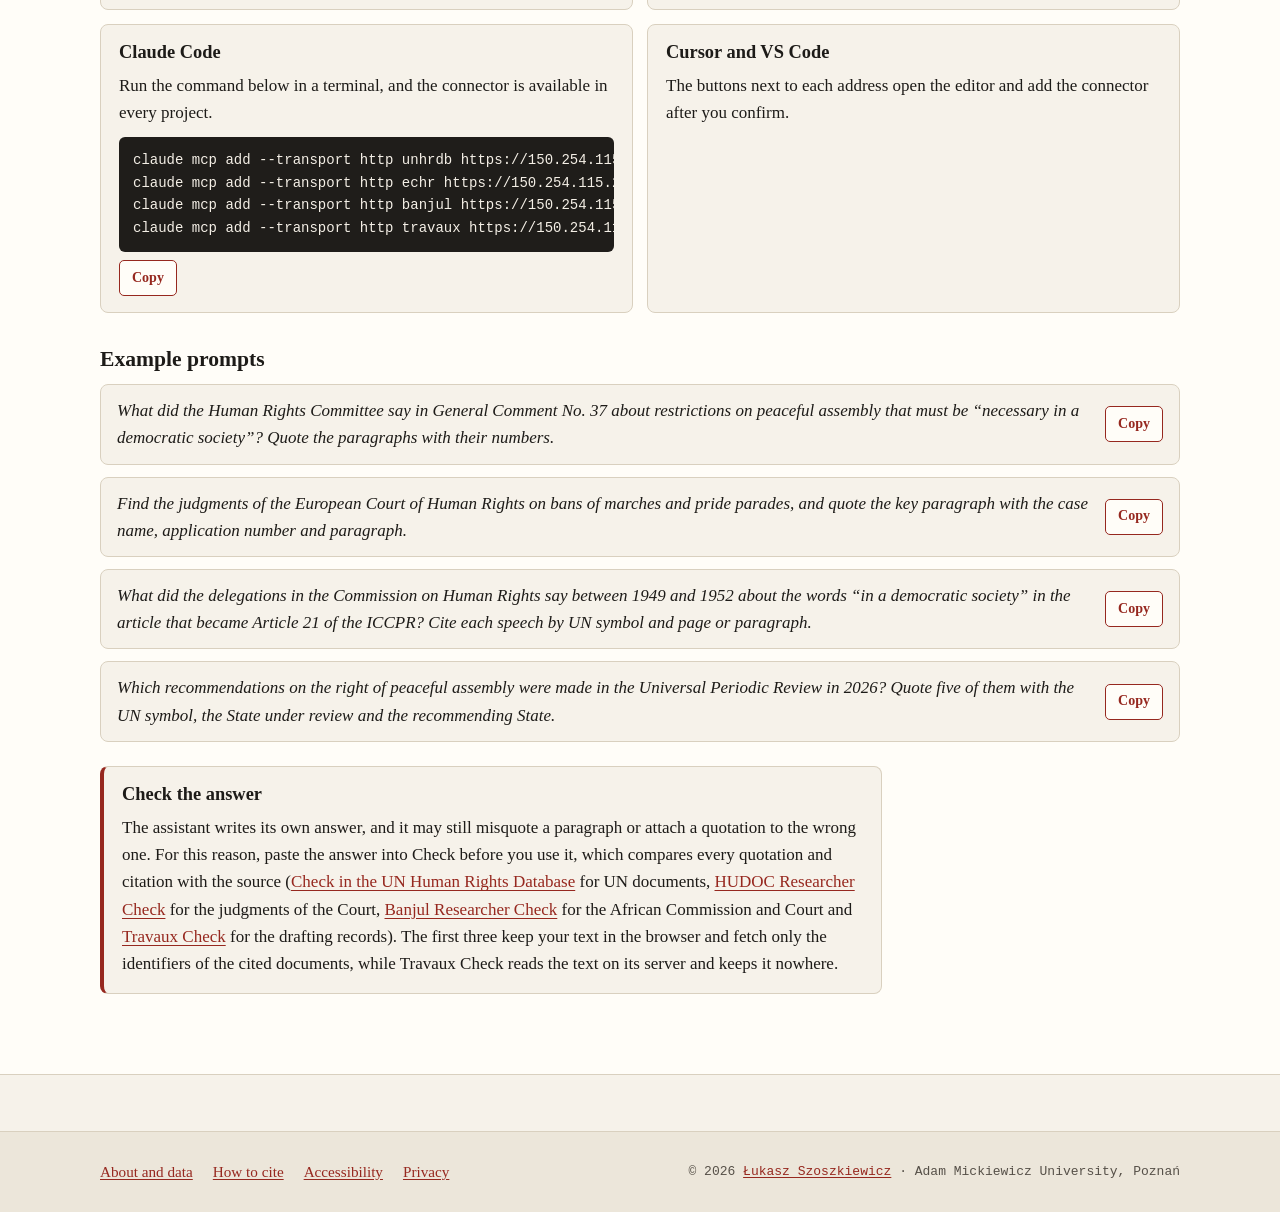
==== commit 299a40f0: "Banjul Researcher: ACERWC, themes and citation network in the card and connector scope Co-Authored-B" ====
--- a/ai.html
+++ b/ai.html
@@ -67,7 +67,7 @@
       </li>
       <li class="connector">
         <h2>Banjul Researcher</h2>
-        <p class="conn-scope">Decisions of the African Commission and judgments of the African Court on Human and Peoples’ Rights</p>
+        <p class="conn-scope">Decisions of the African Commission, the African Court and the African Committee of Experts on the Rights and Welfare of the Child, with their general comments, guidelines and concluding observations</p>
         <div class="addr">
           <code id="addr-banjul">https://150.254.115.204/banjul-mcp/mcp</code>
           <button class="btn small" type="button" data-copy="#addr-banjul" data-stat="copy-banjul">Copy<span class="vh"> the address of the Banjul Researcher connector</span></button>
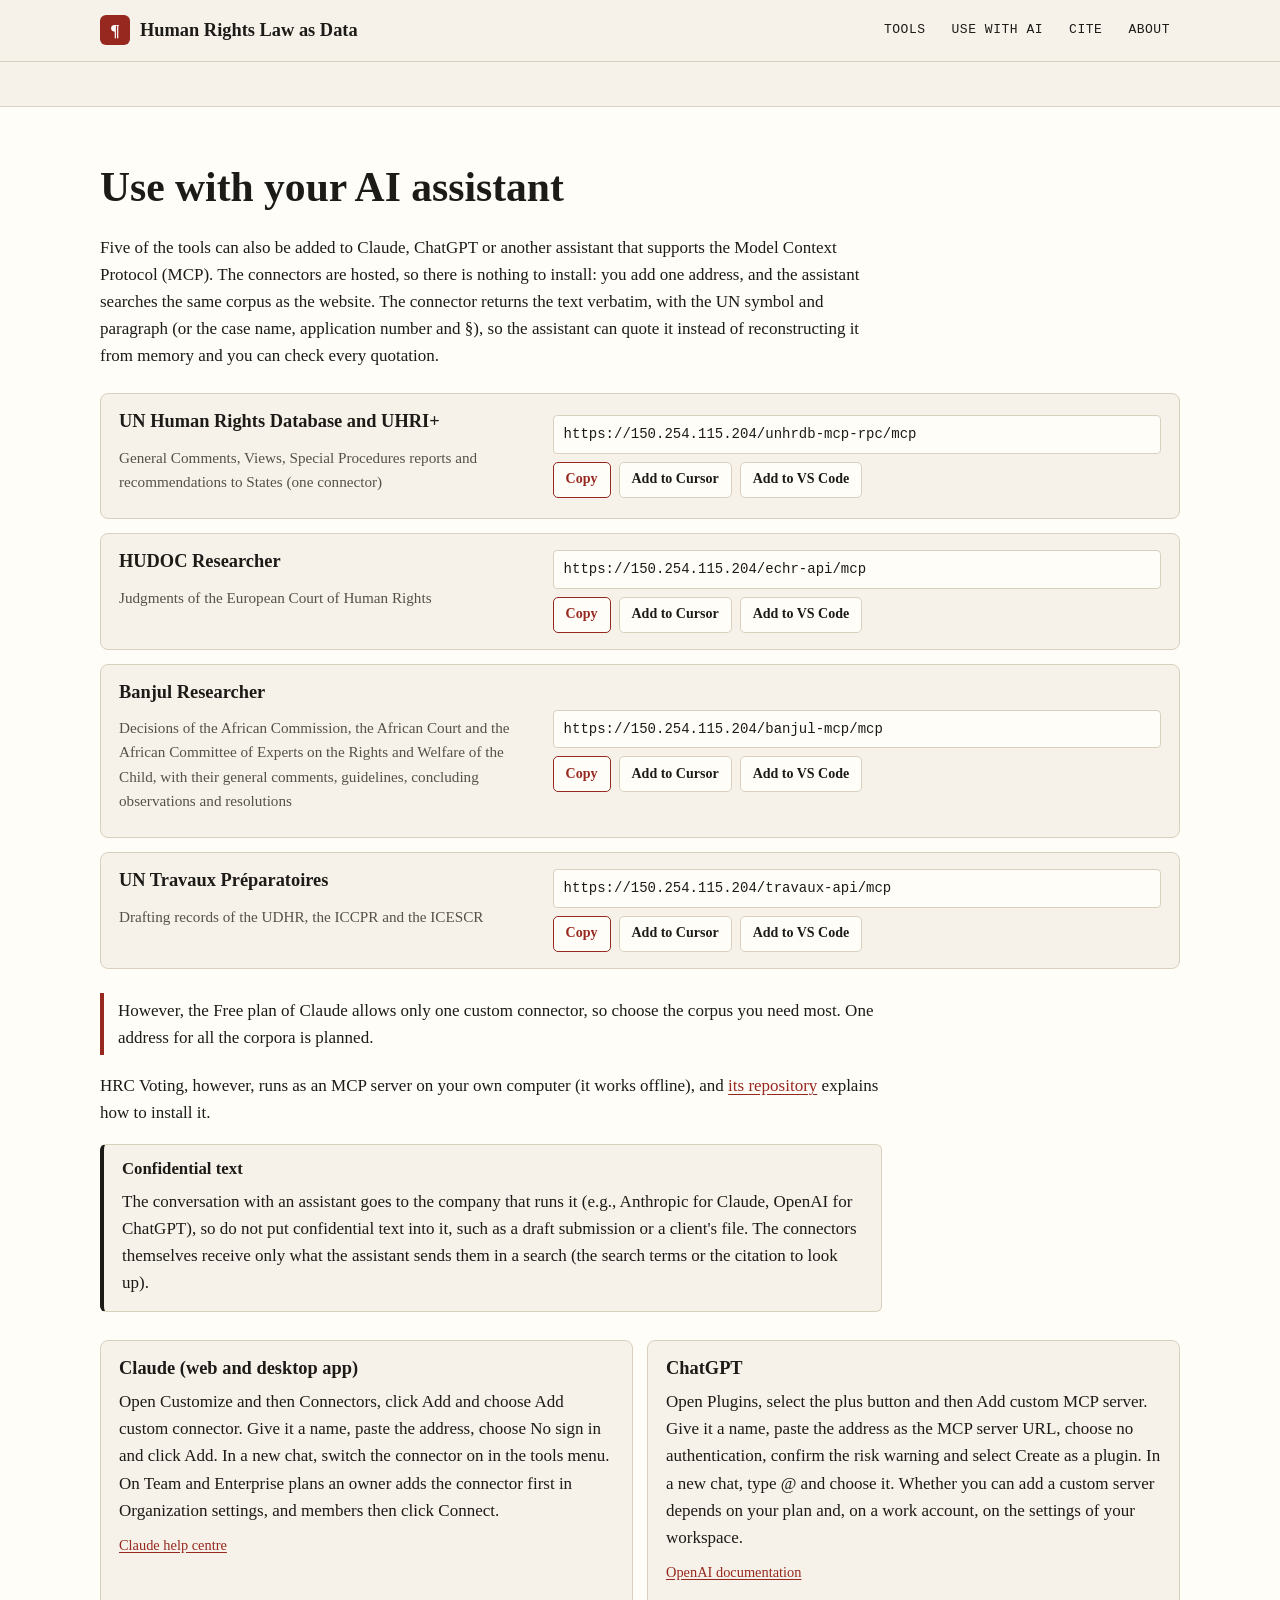
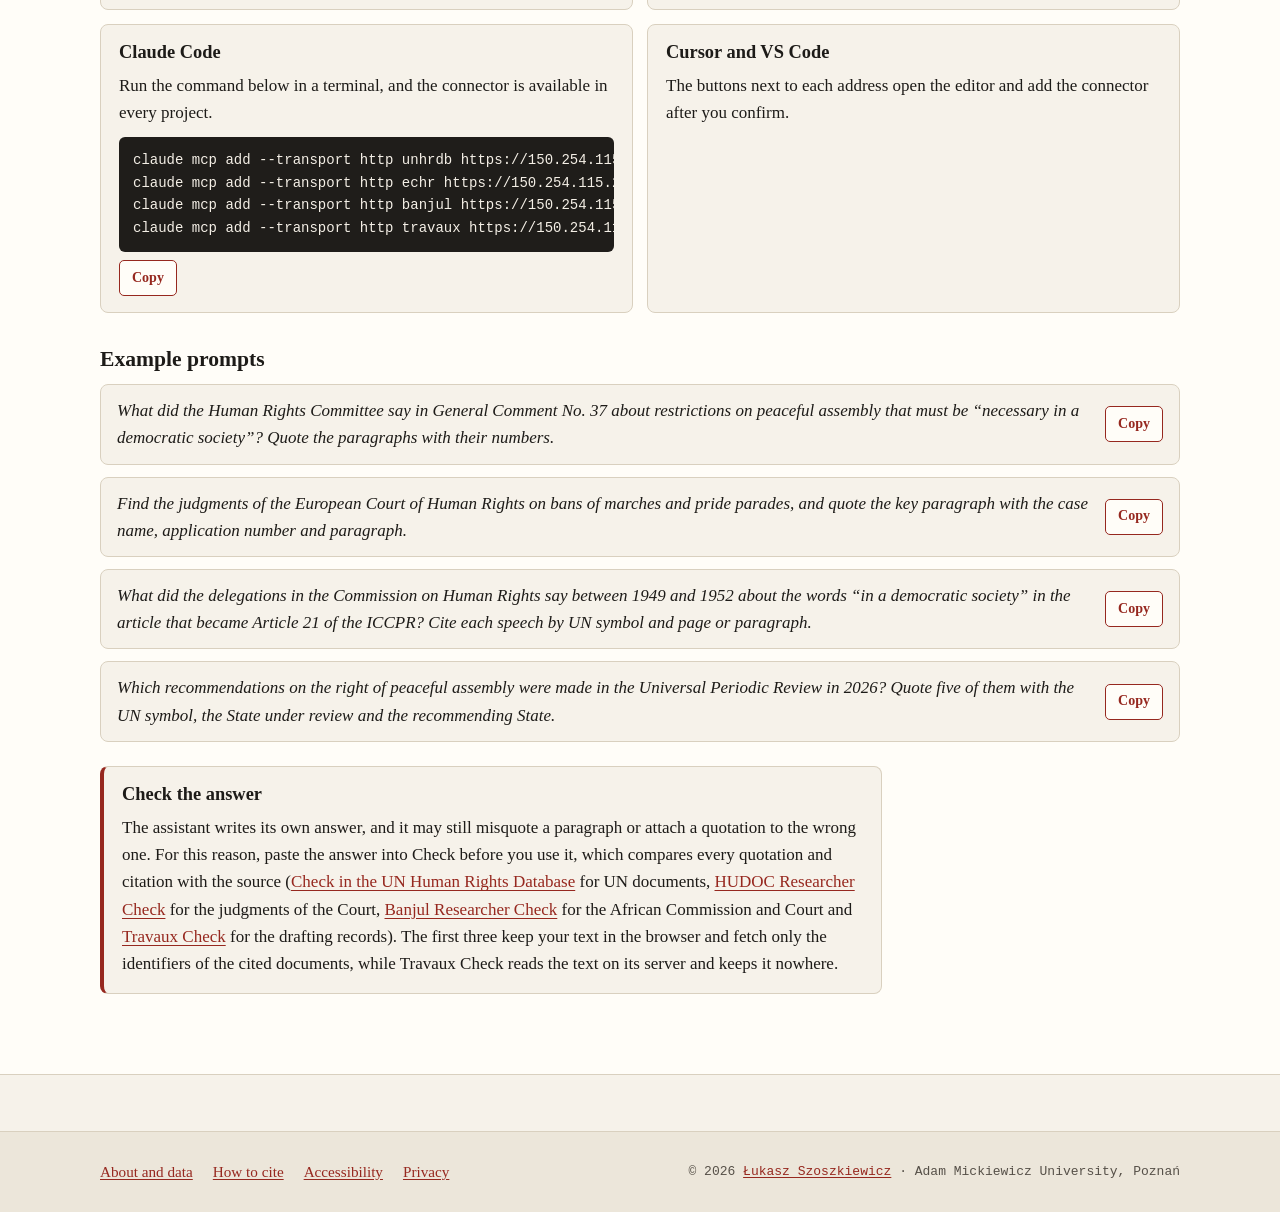
==== commit efcd9895: "Banjul Researcher connector scope: resolutions Co-Authored-By: Claude Opus 5.5 <noreply@anthropic.co" ====
--- a/ai.html
+++ b/ai.html
@@ -67,7 +67,7 @@
       </li>
       <li class="connector">
         <h2>Banjul Researcher</h2>
-        <p class="conn-scope">Decisions of the African Commission, the African Court and the African Committee of Experts on the Rights and Welfare of the Child, with their general comments, guidelines and concluding observations</p>
+        <p class="conn-scope">Decisions of the African Commission, the African Court and the African Committee of Experts on the Rights and Welfare of the Child, with their general comments, guidelines, concluding observations and resolutions</p>
         <div class="addr">
           <code id="addr-banjul">https://150.254.115.204/banjul-mcp/mcp</code>
           <button class="btn small" type="button" data-copy="#addr-banjul" data-stat="copy-banjul">Copy<span class="vh"> the address of the Banjul Researcher connector</span></button>
